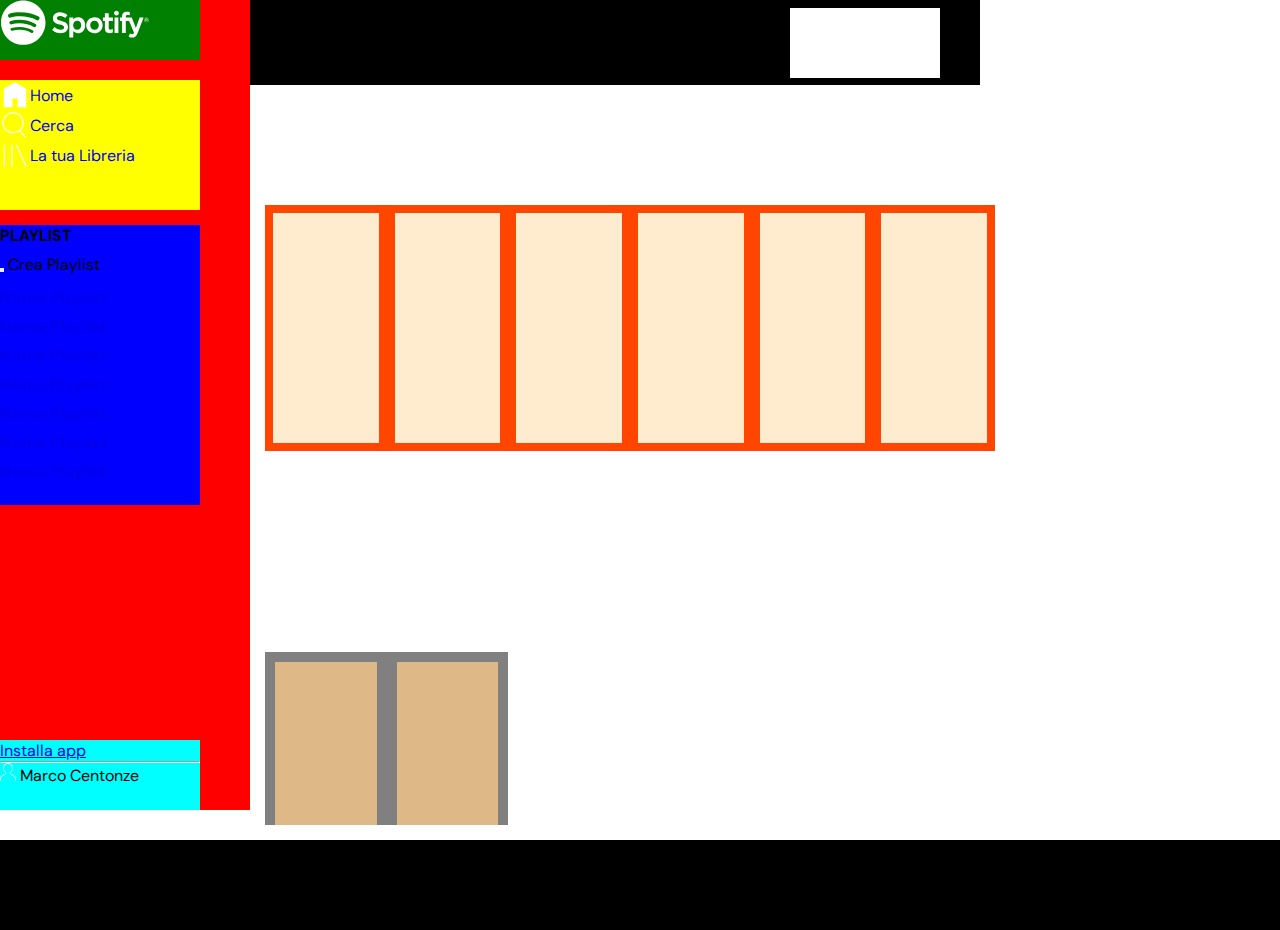
==== index.html @ 0f0363b7 "filled left sidebar" ====
<!DOCTYPE html>
<html lang="en">

<head>
    <meta charset="UTF-8">
    <meta name="viewport" content="width=device-width, initial-scale=1.0">
    <title>Spotifyweb</title>
    <link rel="stylesheet" href="stylesheet.css">
    <link rel="preconnect" href="https://fonts.googleapis.com">
    <link rel="preconnect" href="https://fonts.gstatic.com" crossorigin>
    <link href="https://fonts.googleapis.com/css2?family=DM+Sans:wght@300&display=swap" rel="stylesheet">
    <link rel="stylesheet" href="https://cdnjs.cloudflare.com/ajax/libs/font-awesome/6.4.0/css/all.min.css"
        integrity="sha512-iecdLmaskl7CVkqkXNQ/ZH/XLlvWZOJyj7Yy7tcenmpD1ypASozpmT/E0iPtmFIB46ZmdtAc9eNBvH0H/ZpiBw=="
        crossorigin="anonymous" referrerpolicy="no-referrer" />
</head>

<body>
    <div class="app">
        <main class="d-flex">

            <!--left nav-->
            <div class="menu d-flex flex-direct-column">

                <div class="menu-top d-flex flex-direct-column">
                    <div class="logo">
                        <img class="logo-lg hide-sm" src="./img/logo.svg" alt="Logo Spotify">
                        <img class="logo-sm" src="./img/logo-small.svg" alt="Logo Spotify">
                    </div>


                    <div class="home">
                        <a class="d-flex align-cnt list-unstyled" href="#">
                            <img src="./img/home.svg" alt="" class="icon-sidebar">
                            <p>Home</p>
                        </a>

                        <a class="d-flex align-cnt list-unstyled" href="#">
                            <img src="./img/search.svg" alt="" class="icon-sidebar">
                            <p>Cerca</p>
                        </a>

                        <a class="d-flex align-cnt list-unstyled" href="#">
                            <img src="./img/libreria.svg" alt="" class="icon-sidebar">
                            <p>La tua Libreria</p>
                        </a>
                    </div>

                    <div class="playlist">
                        <h4>PLAYLIST</h4>

                      <span class="new-play">

                        <button class="btn-new-play"><i class="fa-solid fa-plus"></i></button>
                        Crea Playlist
                    
                      </span>

                        <div>
                            <ul class="list-unstyled play-list-costum">
                                <li><a href="#">Nome Playlist</a>
                                </li>
                                <li><a href="#">Nome Playlist</a>
                                </li>
                                <li><a href="#">Nome Playlist</a>
                                </li>
                                <li><a href="#">Nome Playlist</a>
                                </li>
                                <li><a href="#">Nome Playlist</a>
                                </li>
                                <li><a href="#">Nome Playlist</a>
                                </li>
                                <li><a href="#">Nome Playlist</a>
                                </li>

                            </ul>
                        </div>

                    </div>
                </div>


                <div class="menu-bottom d-flex">
                    <div class="profile">
                        <a href="#"><i class="fa-regular fa-circle-down"></i> <span class="hide_sm">Installa app</span></a>
                        <hr class="hide_sm">

                        <div class="user-login">
                            <span class="user-login-img">
                                <img src="img/profile.svg" style="width: 8%;">
                                <span class="hide_sm">Marco Centonze</span>
                            </span>

                        </div>
                       

                    </div>
                </div>



            </div>



            <div class="display">
                <div class="upgrade d-flex align-cnt">
                    <div class="btn"></div>
                </div>
                <div class="container">
                    <div class="genre"></div>
                    <div class="first-playlist">
                        <div class="recently-titles"></div>
                        <div class="block-recently-played d-flex">
                            <div class="col">
                                <div class="card"></div>
                            </div>
                            <div class="col">
                                <div class="card"></div>
                            </div>
                            <div class="col">
                                <div class="card"></div>
                            </div>
                            <div class="col">
                                <div class="card"></div>
                            </div>
                            <div class="col">
                                <div class="card"></div>
                            </div>
                            <div class="col">
                                <div class="card"></div>
                            </div>
                        </div>
                    </div>
                    <div class="second-playlist">
                        <div class="title-created-for"></div>
                        <div class="block-created-for d-flex">
                            <div class="col">
                                <div class="card"></div>
                            </div>
                            <div class="col">
                                <div class="card"></div>
                            </div>
                        </div>
                    </div>
                </div>
            </div>
        </main>

        <!-- footer -->
        <footer>
            <div class="container-footer">
                <div class="row-footer">
                    <div class="col-footer col-footer-left"></div>
                    <div class="col-footer col-footer-center"></div>
                    <div class="col-footer col-footer-right"></div>
                </div>
            </div>
        </footer>
    </div>
</body>







</html>
---- stylesheet.css ----
*{
    margin: 0;
    padding: 0;
    box-sizing: border-box;
}

body{
    font-family: 'DM Sans', sans-serif;
}


:root {
    --spot-black: #000000;
    --spot-dark-soft: #282828;
    --spot-dark-soft: #727479;
    --spot-light: #c1c1c1;
    --spot-white: #ffffff;
    --spot-primary: #141922;
    --spot-success: #adff2f;
}
/* UTILITIES */
.row {
    display: flex;
}
.d-flex{
    display: flex;
}
.align-cnt{
    align-items: center;
}
.flex-direct-column{
    flex-direction: column;
}
.container{
    width: 100%;
    height: calc(100vh - 90px - 85px);
    margin: 15px 15px;
    overflow: auto;
}
.list-unstyled{
    text-decoration: none;
}

/* FINE UTILITIES */

/* left sidebar */

.app{
    /*height: 100vh;*/   
}
.menu {
    width: 250px;
    height: calc(100vh - 90px);
    background-color: red;
    justify-content: space-between;
    overflow-y: auto;

    /* padding: 20px; */
    
}

.logo{
    width: 200px;
    height: 60px;
    background-color:green;
}
.logo-lg {
    width: 75%;
    display: block;
}

.logo-sm {
    display: none;
}

.home{
    width: 200px;
    height: 130px;
    background-color: yellow;
    margin-top: 20px;
}
img.icon-sidebar{
    width: 15%;
}
.playlist>h4{
    margin-bottom:0.5rem;
}
.new-play {
    display: inline-block;
    margin-bottom: 0.5rem;
}
.add-play{
    display: inline-block;
    font-size: 1.5rem;
    text-align: center;
    vertical-align: middle;
    width: 2rem;
    height: 2rem;
    margin-right: 0.2rem;
}
.bnt-new-play{
    margin-bottom:0.5rem;
}
button.bnt-new-play{
    padding:10px 10px;
}


ul.play-list-costum li a {
    display: inline-block;
    margin: 0.25rem 0;
    font-weight: bold;
    text-decoration: none;
}

.playlist{
    width: 200px;
    height: 280px;
    background-color: blue;
    margin-top: 15px;
}
.profile{
    width: 200px;
    height: 70px;
    background-color: aqua;
    margin-top: 165px;
}
#a3a3a3


/* / left sidebar */

.display{
    width: calc(100% - 250px);
    height: calc(100vh - 90px);
    background-color:var(--spot-black);
}


/* top sidebar */
.upgrade{
    width: 100%;
    height: 85px;
    background-color: var(--spot-black);
    position: relative;
    
}
.btn {
    background-color: white;
    width: 150px;
    height: 70px;
    position: absolute;
    right: 40px;
}

/* / top sidebar */

/* main container */
.first-playlist {
    width: 100%;
    height: 400px;
}
.genre {
    width: 700px;
    height: 40px;
    background-color: white;
    
}
.recently-titles {
    width: 250px;
    height: 45px;
    background-color: white;
    margin-top: 10px;
}
.block-recently-played{
    width: 100%;
    margin-top: 10px;
}
.block-recently-played > .col > .card {
    width: 100%;
    height: 230px;
    background-color: blanchedalmond;
}
.block-recently-played > .col {
    width: calc(100% / 6);
    background-color: orangered;
    padding: 8px;
}
.title-created-for{
    width: 300px;
    height: 62px;
    background-color: white;
    margin-top: 30px;
}
.second-playlist{
    width: 100%;
    height: 410px;
}
.block-created-for{
    width: 100%;
    margin-top: 10px;
}
.block-created-for > .col{
    width: calc(100% / 6);
    background-color: gray;
    padding: 10px;
}
.block-created-for > .col > .card {
    width: 100%;
    height: 250px;
    background-color: burlywood;
}

/* main container */

/* footer */
footer{
    width: 100%;
    height: 90px;
    background-color:var(--spot-black)
}



/* fine footer */

/*.hide-sm {
    display: none;
}*/
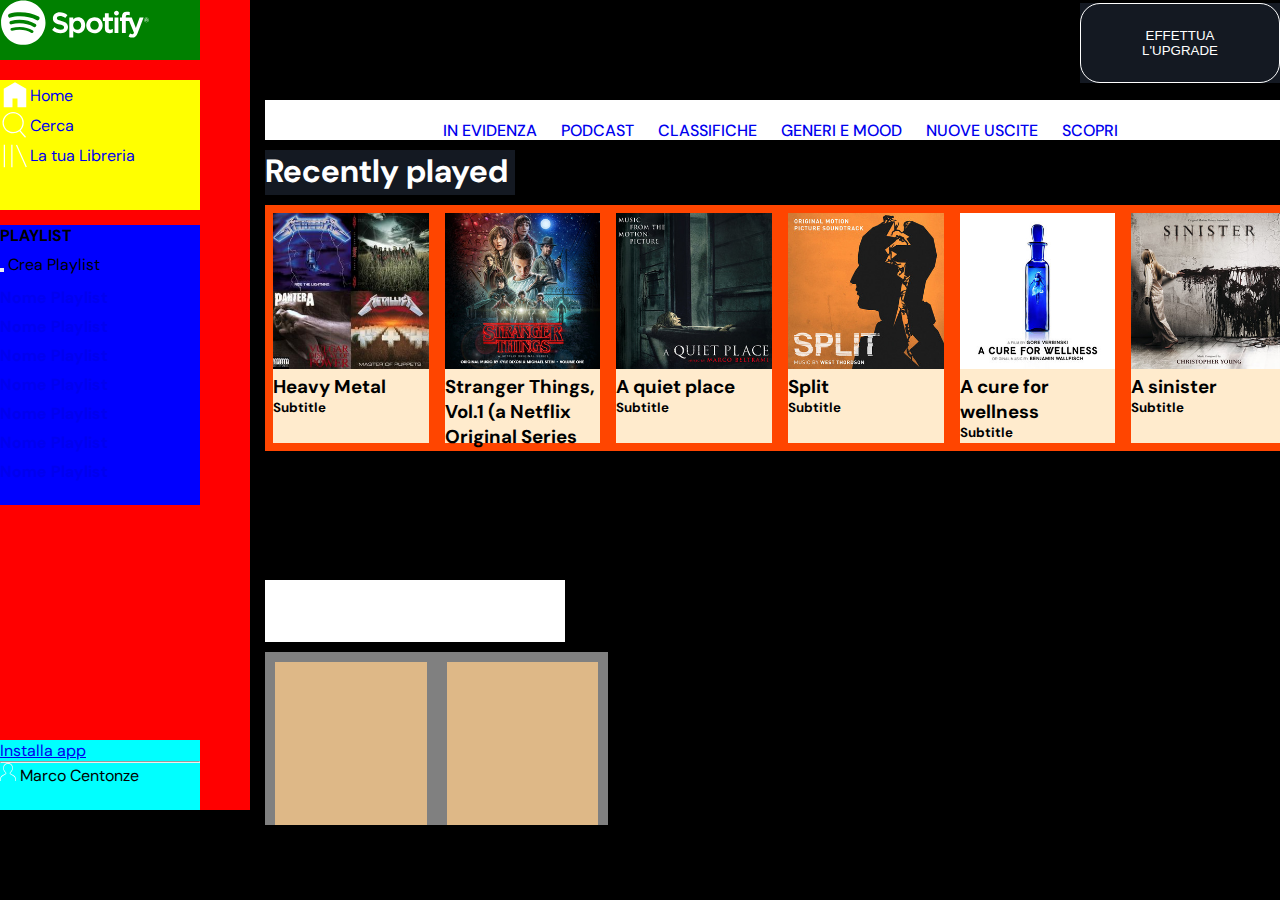
==== commit 23fee863: "add until recently played" ====
--- a/index.html
+++ b/index.html
@@ -104,30 +104,128 @@
 
             <div class="display">
                 <div class="upgrade d-flex align-cnt">
-                    <div class="btn"></div>
-                </div>
+                    <div class="btn-upgrade d-flex">
+                        <button class="button-upgrade">Effettua l'upgrade</button>
+                    </div>
+                </div>
+
+
                 <div class="container">
-                    <div class="genre"></div>
+                    <div class="genre">
+                        
+                        <ul class="list-unstyled align-cnt">
+
+                            <li><a href="#">In evidenza</a></li>
+                            <li><a href="#">Podcast</a></li>
+                            <li><a href="#">Classifiche</a></li>
+                            <li><a href="#">Generi e mood</a></li>
+                            <li><a href="#">Nuove uscite</a></li>
+                            <li><a href="#">Scopri</a></li>
+
+                        </ul>
+                    </div>
+
+
                     <div class="first-playlist">
-                        <div class="recently-titles"></div>
+                        <div class="recently-titles">
+                            <h1>Recently played</h1>
+                        </div>
+
+
                         <div class="block-recently-played d-flex">
                             <div class="col">
-                                <div class="card"></div>
-                            </div>
-                            <div class="col">
-                                <div class="card"></div>
-                            </div>
-                            <div class="col">
-                                <div class="card"></div>
-                            </div>
-                            <div class="col">
-                                <div class="card"></div>
-                            </div>
-                            <div class="col">
-                                <div class="card"></div>
-                            </div>
-                            <div class="col">
-                                <div class="card"></div>
+                                <div class="card">
+                                    <img src="img/metal_lifting.jpg" style="width:100%">
+                                    <!--<div class="icon-play-hover">
+
+                                        <i class="fa-regular fa-circle-play"></i>
+
+                                    </div>-->
+                                
+
+                                <h3>Heavy Metal</h3>
+
+                                <h5>Subtitle</h5>
+
+                            
+                                </div>
+                            </div>
+                            <div class="col">
+                                <div class="card">
+
+                                    <img src="img/stranger.jpeg" style="width:100%">
+                                    <!--<div class="icon-play-hover">
+
+                                        <i class="fa-regular fa-circle-play"></i>
+
+                                    </div>-->
+                                
+
+                                <h3>Stranger Things, Vol.1 (a Netflix Original
+                                    Series Soundtrack)</h3>
+
+                                <h5>Kyle Dixon & Michael Stain</h5>
+                                </div>
+                            </div>
+                            <div class="col">
+                                <div class="card">
+                                    <img src="img/aquietplace.jpeg" style="width:100%">
+                                    <!--<div class="icon-play-hover">
+
+                                        <i class="fa-regular fa-circle-play"></i>
+
+                                    </div>-->
+                                
+
+                                <h3>A quiet place</h3>
+
+                                <h5>Subtitle</h5>
+                                </div>
+                            </div>
+                            <div class="col">
+                                <div class="card">
+                                    <img src="img/split.jpeg" style="width:100%">
+                                    <!--<div class="icon-play-hover">
+
+                                        <i class="fa-regular fa-circle-play"></i>
+
+                                    </div>-->
+                                
+
+                                <h3>Split</h3>
+
+                                <h5>Subtitle</h5>
+                                </div>
+                            </div>
+                            <div class="col">
+                                <div class="card">
+                                    <img src="img/cure.jpeg" style="width:100%">
+                                    <!--<div class="icon-play-hover">
+
+                                        <i class="fa-regular fa-circle-play"></i>
+
+                                    </div>-->
+                                
+
+                                <h3>A cure for wellness</h3>
+
+                                <h5>Subtitle</h5>
+                                </div>
+                            </div>
+                            <div class="col">
+                                <div class="card">
+                                    <img src="img/sinister.jpeg" style="width:100%">
+                                    <!--<div class="icon-play-hover">
+
+                                        <i class="fa-regular fa-circle-play"></i>
+
+                                    </div>-->
+                                
+
+                                <h3>A sinister</h3>
+
+                                <h5>Subtitle</h5>
+                                </div>
                             </div>
                         </div>
                     </div>
--- a/stylesheet.css
+++ b/stylesheet.css
@@ -125,7 +125,7 @@
     background-color: aqua;
     margin-top: 165px;
 }
-#a3a3a3
+
 
 
 /* / left sidebar */
@@ -142,17 +142,27 @@
     width: 100%;
     height: 85px;
     background-color: var(--spot-black);
-    position: relative;
-    
-}
-.btn {
-    background-color: white;
-    width: 150px;
-    height: 70px;
-    position: absolute;
-    right: 40px;
-}
-
+    align-items: center;
+    justify-content: flex-end;
+    
+    
+}
+.btn-upgrade {
+    background-color: var(--spot-primary);
+    width: 200px;
+    height: 80px;
+
+}
+
+.button-upgrade{
+    display: inline-block;
+    text-transform: uppercase;
+    border: 1px solid;
+    border-radius: 20px;
+    padding: 0.5rem 2rem;
+    background-color: var(--spot-primary);
+    color: white;
+}
 /* / top sidebar */
 
 /* main container */
@@ -161,16 +171,52 @@
     height: 400px;
 }
 .genre {
-    width: 700px;
+    width:100%;
     height: 40px;
     background-color: white;
     
+}
+.genre ul{
+    display: flex;
+    flex-wrap: wrap;
+    justify-content: center;
+}
+
+.genre ul li {
+    display: inline-block;
+    margin: 1.25rem 0;
+   
+    
+}
+
+/*.genre>ul li:first-of-type:after {
+    width: 2rem;
+    border-bottom: 3px solid #adff2f;
+    margin-top: 2px;
+    transform: translateX(-50%);
+} border evidenziato  */ 
+
+.genre >ul li a {
+    text-transform: uppercase;
+    font-size: 1rem;
+    font-weight: 500;
+    line-height: 20px;
+    text-decoration: none;
+}
+
+.genre >ul li {
+    margin-right: .75rem;
+    margin-left: .75rem;
 }
 .recently-titles {
     width: 250px;
     height: 45px;
-    background-color: white;
+    background-color: var(--spot-primary);
     margin-top: 10px;
+}
+
+.recently-titles>h1{
+    color:white;
 }
 .block-recently-played{
     width: 100%;
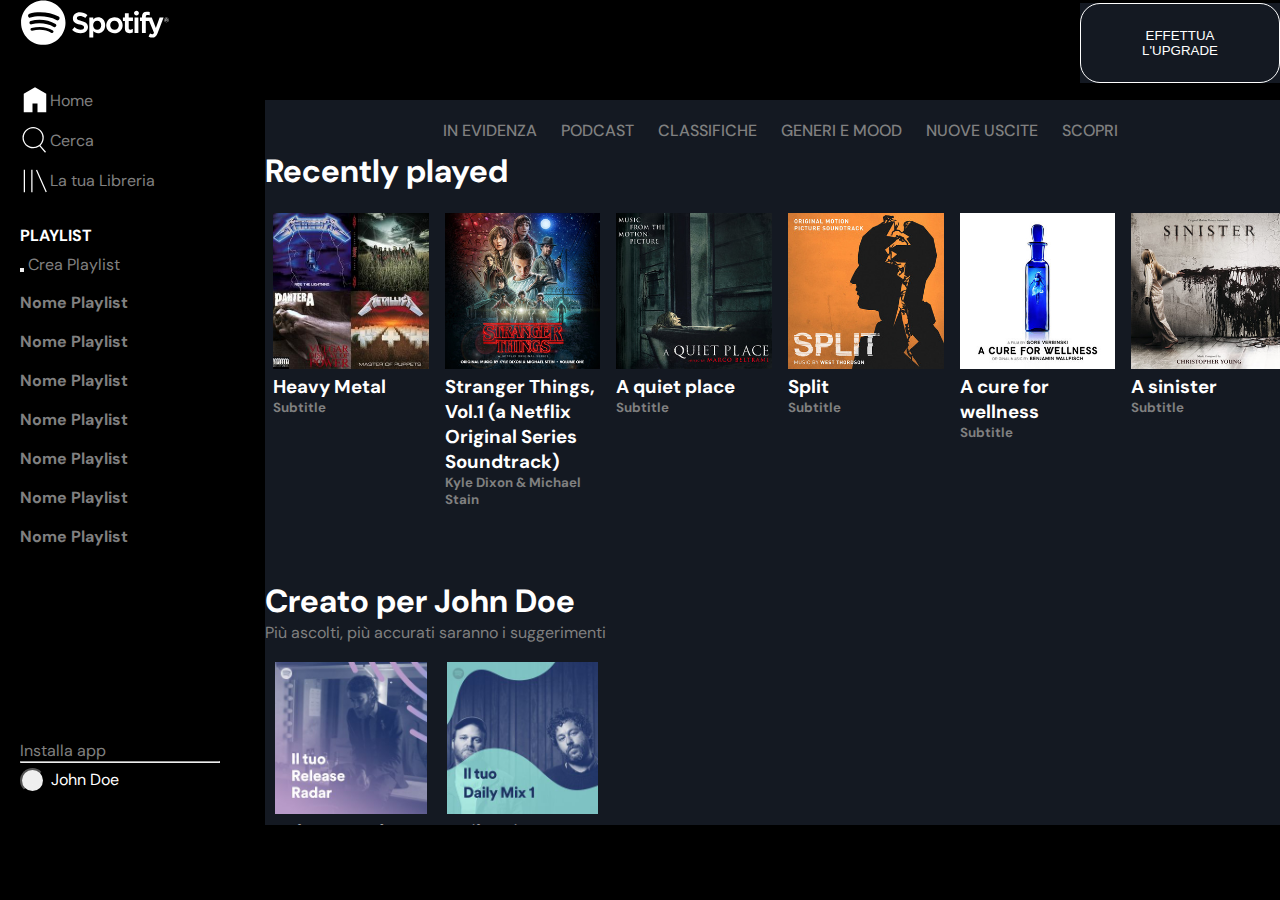
==== commit a6385577: "fixed almost all container +side bar" ====
--- a/index.html
+++ b/index.html
@@ -29,31 +29,31 @@
 
 
                     <div class="home">
-                        <a class="d-flex align-cnt list-unstyled" href="#">
+                        <a class="d-flex align-cnt list-unstyled pad-menu" href="#">
                             <img src="./img/home.svg" alt="" class="icon-sidebar">
                             <p>Home</p>
                         </a>
 
-                        <a class="d-flex align-cnt list-unstyled" href="#">
+                        <a class="d-flex align-cnt list-unstyled pad-menu" href="#">
                             <img src="./img/search.svg" alt="" class="icon-sidebar">
                             <p>Cerca</p>
                         </a>
 
-                        <a class="d-flex align-cnt list-unstyled" href="#">
+                        <a class="d-flex align-cnt list-unstyled pad-menu" href="#">
                             <img src="./img/libreria.svg" alt="" class="icon-sidebar">
                             <p>La tua Libreria</p>
                         </a>
                     </div>
 
                     <div class="playlist">
-                        <h4>PLAYLIST</h4>
-
-                      <span class="new-play">
-
-                        <button class="btn-new-play"><i class="fa-solid fa-plus"></i></button>
-                        Crea Playlist
-                    
-                      </span>
+                        <h4 style="color: white;">PLAYLIST</h4>
+
+                        <span class="new-play">
+
+                            <button class="btn-new-play"><i class="fa-solid fa-plus"></i></button>
+                            <span style="color: gray;">Crea Playlist</span>
+
+                        </span>
 
                         <div>
                             <ul class="list-unstyled play-list-costum">
@@ -81,17 +81,18 @@
 
                 <div class="menu-bottom d-flex">
                     <div class="profile">
-                        <a href="#"><i class="fa-regular fa-circle-down"></i> <span class="hide_sm">Installa app</span></a>
+                        <a href="#" class="list-unstyled" style="color: gray;"><i class="fa-regular fa-circle-down"></i> <span class="hide_sm">Installa
+                                app</span></a>
                         <hr class="hide_sm">
 
                         <div class="user-login">
                             <span class="user-login-img">
-                                <img src="img/profile.svg" style="width: 8%;">
-                                <span class="hide_sm">Marco Centonze</span>
+                                <button><img src="img/profile.svg" style="width: 8%;"></button>
+                                <span class="hide_sm" style="color: white;">John Doe</span>
                             </span>
 
                         </div>
-                       
+
 
                     </div>
                 </div>
@@ -112,15 +113,15 @@
 
                 <div class="container">
                     <div class="genre">
-                        
+
                         <ul class="list-unstyled align-cnt">
 
-                            <li><a href="#">In evidenza</a></li>
-                            <li><a href="#">Podcast</a></li>
-                            <li><a href="#">Classifiche</a></li>
-                            <li><a href="#">Generi e mood</a></li>
-                            <li><a href="#">Nuove uscite</a></li>
-                            <li><a href="#">Scopri</a></li>
+                            <li><a href="#" style="color: gray;">In evidenza</a></li>
+                            <li><a href="#" style="color: gray;">Podcast</a></li>
+                            <li><a href="#" style="color: gray;">Classifiche</a></li>
+                            <li><a href="#" style="color: gray;">Generi e mood</a></li>
+                            <li><a href="#" style="color: gray;">Nuove uscite</a></li>
+                            <li><a href="#" style="color: gray;">Scopri</a></li>
 
                         </ul>
                     </div>
@@ -141,13 +142,13 @@
                                         <i class="fa-regular fa-circle-play"></i>
 
                                     </div>-->
-                                
-
-                                <h3>Heavy Metal</h3>
-
-                                <h5>Subtitle</h5>
-
-                            
+
+
+                                    <h3 class="white">Heavy Metal</h3>
+
+                                    <h5 class="gray">Subtitle</h5>
+
+
                                 </div>
                             </div>
                             <div class="col">
@@ -159,12 +160,12 @@
                                         <i class="fa-regular fa-circle-play"></i>
 
                                     </div>-->
-                                
-
-                                <h3>Stranger Things, Vol.1 (a Netflix Original
-                                    Series Soundtrack)</h3>
-
-                                <h5>Kyle Dixon & Michael Stain</h5>
+
+
+                                    <h3 class="white">Stranger Things, Vol.1 (a Netflix Original
+                                        Series Soundtrack)</h3>
+
+                                    <h5 class="gray">Kyle Dixon & Michael Stain</h5>
                                 </div>
                             </div>
                             <div class="col">
@@ -175,11 +176,11 @@
                                         <i class="fa-regular fa-circle-play"></i>
 
                                     </div>-->
-                                
-
-                                <h3>A quiet place</h3>
-
-                                <h5>Subtitle</h5>
+
+
+                                    <h3 class="white">A quiet place</h3>
+
+                                    <h5 class="gray">Subtitle</h5>
                                 </div>
                             </div>
                             <div class="col">
@@ -190,11 +191,11 @@
                                         <i class="fa-regular fa-circle-play"></i>
 
                                     </div>-->
-                                
-
-                                <h3>Split</h3>
-
-                                <h5>Subtitle</h5>
+
+
+                                    <h3 class="white">Split</h3>
+
+                                    <h5 class="gray">Subtitle</h5>
                                 </div>
                             </div>
                             <div class="col">
@@ -205,11 +206,11 @@
                                         <i class="fa-regular fa-circle-play"></i>
 
                                     </div>-->
-                                
-
-                                <h3>A cure for wellness</h3>
-
-                                <h5>Subtitle</h5>
+
+
+                                    <h3 class="white">A cure for wellness</h3>
+
+                                    <h5 class="gray">Subtitle</h5>
                                 </div>
                             </div>
                             <div class="col">
@@ -220,40 +221,95 @@
                                         <i class="fa-regular fa-circle-play"></i>
 
                                     </div>-->
-                                
-
-                                <h3>A sinister</h3>
-
-                                <h5>Subtitle</h5>
+
+
+                                    <h3 class="white">A sinister</h3>
+
+                                    <h5 class="gray">Subtitle</h5>
                                 </div>
                             </div>
                         </div>
                     </div>
                     <div class="second-playlist">
-                        <div class="title-created-for"></div>
+                        <div class="title-created-for" style="background-color: var(--spot-primary);">
+                            <h1 style="color: white;">Creato per John Doe</h1>
+
+                            <span style="color: gray;">Più ascolti, più accurati saranno i suggerimenti</span>
+                        </div>
+
                         <div class="block-created-for d-flex">
                             <div class="col">
-                                <div class="card"></div>
-                            </div>
-                            <div class="col">
-                                <div class="card"></div>
+                                <div class="card">
+                                    <!--<div class="play_hov">
+    
+                                        <i class="fa-regular fa-circle-play"></i>
+    
+                                    </div>-->
+                                    <img src="img/radar.jpeg" style="width: 100%;">
+                                    <h3 class="white">Release Radar</h3>
+                                </div>
+                            </div>
+                            <div class="col">
+                                <div class="card">
+                                    <!--<div class="play_hov">
+    
+                                        <i class="fa-regular fa-circle-play"></i>
+    
+                                    </div>-->
+                                    <img src="img/mixdaily.jpeg" style="width: 100%;">
+                                    <h3 class="white">Daily Mix 1</h3>
+                                </div>
+                            </div>
+                        </div>
+                    </div>
+
+                    <div class="third-playlist">
+                        <div class="title-created-for" style="background-color: var(--spot-primary);">
+                            <h1 style="color: white;">Artisti più popolari</h1>
+
+                            <span style="color: gray;">Più ascolti, più accurati saranno i suggerimenti</span>
+                        </div>
+
+                        <div class="block-created-for d-flex">
+                            <div class="col">
+                                <div class="card">
+                                    <!--<div class="play_hov">
+    
+                                        <i class="fa-regular fa-circle-play"></i>
+    
+                                    </div>-->
+                                    <img src="img/youg.jpeg" style="width: 100%;">
+                                    <h3 class="white">Lana del Rey</h3>
+                                </div>
+                            </div>
+                            <div class="col">
+                                <div class="card">
+                                    <!--<div class="play_hov">
+    
+                                        <i class="fa-regular fa-circle-play"></i>
+    
+                                    </div>-->
+                                    <img src="img/einaudi.jpeg" style="width: 100%;">
+                                    <h3 class="white">Ludovico Einaudi</h3>
+                                </div>
                             </div>
                         </div>
                     </div>
                 </div>
             </div>
-        </main>
-
-        <!-- footer -->
-        <footer>
-            <div class="container-footer">
-                <div class="row-footer">
-                    <div class="col-footer col-footer-left"></div>
-                    <div class="col-footer col-footer-center"></div>
-                    <div class="col-footer col-footer-right"></div>
-                </div>
+    </div>
+    </main>
+
+    <!-- footer -->
+    <footer>
+        <div class="container-footer">
+            <div class="row-footer">
+                <div class="col-footer col-footer-left"></div>
+                <div class="col-footer col-footer-center"></div>
+                <div class="col-footer col-footer-right"></div>
             </div>
-        </footer>
+        </div>
+    </footer>
     </div>
 </body>
 
--- a/stylesheet.css
+++ b/stylesheet.css
@@ -36,9 +36,20 @@
     height: calc(100vh - 90px - 85px);
     margin: 15px 15px;
     overflow: auto;
-}
+    background-color: var(--spot-primary);
+}
+
 .list-unstyled{
     text-decoration: none;
+}
+.pad-menu{
+    padding:5px 0;
+}
+.white{
+    color: white;
+}
+.gray{
+    color: gray;
 }
 
 /* FINE UTILITIES */
@@ -51,18 +62,17 @@
 .menu {
     width: 250px;
     height: calc(100vh - 90px);
-    background-color: red;
+    background-color:var(--spot-black);
     justify-content: space-between;
     overflow-y: auto;
-
-    /* padding: 20px; */
-    
-}
+    padding-left:20px; 
+}
+
 
 .logo{
     width: 200px;
     height: 60px;
-    background-color:green;
+    background-color: var(--spot-black);
 }
 .logo-lg {
     width: 75%;
@@ -76,8 +86,12 @@
 .home{
     width: 200px;
     height: 130px;
-    background-color: yellow;
+    background-color: var(--spot-black);
     margin-top: 20px;
+    padding-bottom:10px;
+}
+.home p{
+    color:gray;
 }
 img.icon-sidebar{
     width: 15%;
@@ -111,19 +125,30 @@
     margin: 0.25rem 0;
     font-weight: bold;
     text-decoration: none;
+    color:gray;
+    padding:5px 0;
 }
 
 .playlist{
     width: 200px;
     height: 280px;
-    background-color: blue;
+    background-color: var(--spot-black);
     margin-top: 15px;
 }
 .profile{
     width: 200px;
     height: 70px;
-    background-color: aqua;
+    background-color: var(--spot-black);
     margin-top: 165px;
+}
+.user-login-img>button{
+    border-radius: 50%;
+    width:25px;
+    height:25px;
+    margin-right:2px;
+}
+.user-login{
+    padding-top:5px;
 }
 
 
@@ -173,9 +198,10 @@
 .genre {
     width:100%;
     height: 40px;
-    background-color: white;
-    
-}
+    background-color: var(--spot-primary);
+}
+    
+
 .genre ul{
     display: flex;
     flex-wrap: wrap;
@@ -225,22 +251,22 @@
 .block-recently-played > .col > .card {
     width: 100%;
     height: 230px;
-    background-color: blanchedalmond;
+    
 }
 .block-recently-played > .col {
     width: calc(100% / 6);
-    background-color: orangered;
+    
     padding: 8px;
 }
 .title-created-for{
-    width: 300px;
+    width: 100%;
     height: 62px;
     background-color: white;
     margin-top: 30px;
 }
 .second-playlist{
     width: 100%;
-    height: 410px;
+    height: 400px;
 }
 .block-created-for{
     width: 100%;
@@ -248,15 +274,18 @@
 }
 .block-created-for > .col{
     width: calc(100% / 6);
-    background-color: gray;
+    
     padding: 10px;
 }
 .block-created-for > .col > .card {
     width: 100%;
     height: 250px;
-    background-color: burlywood;
-}
-
+    
+}
+.third-playlist{
+    width: 100%;
+    height: 400px;
+}
 /* main container */
 
 /* footer */
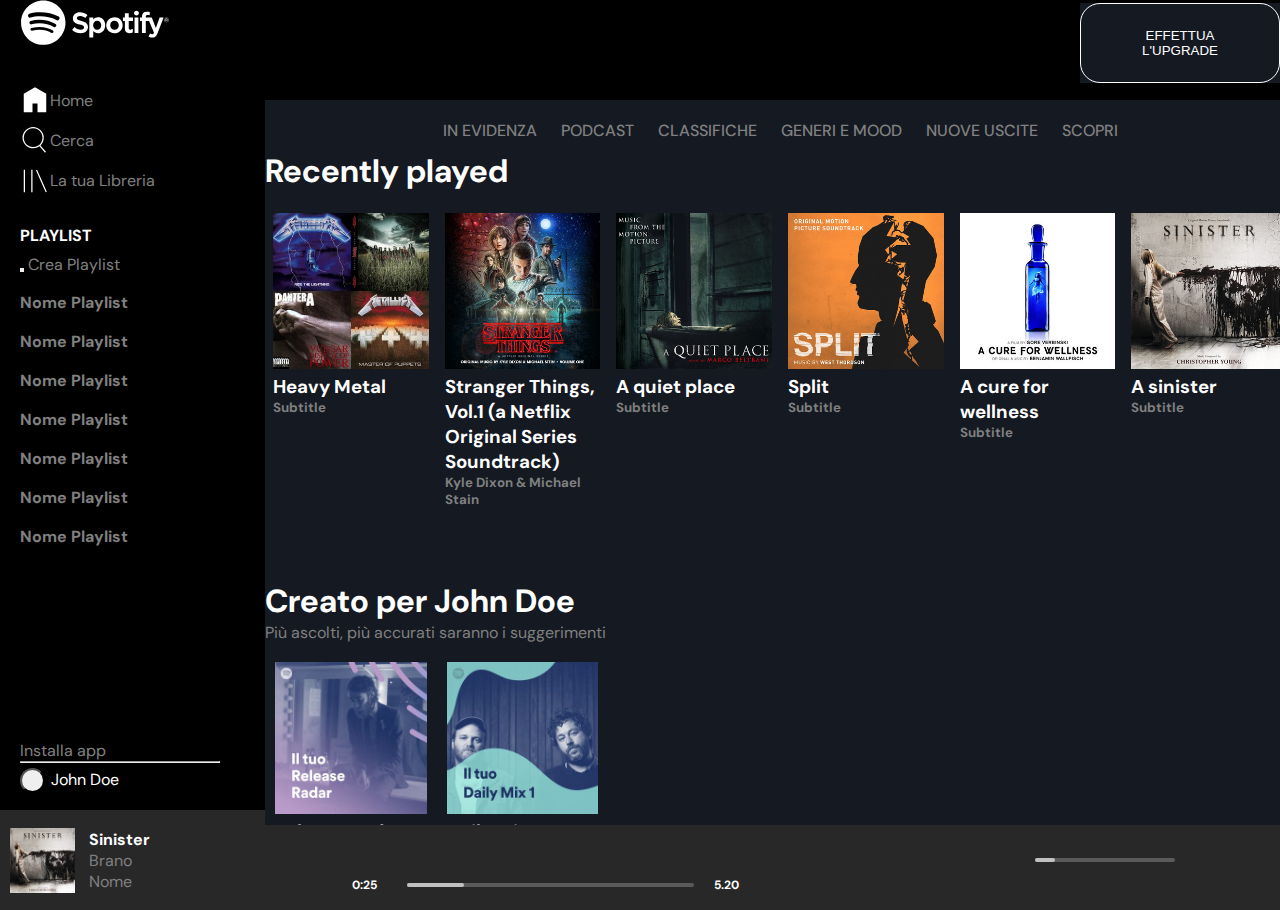
==== commit d0026f05: "add footer" ====
--- a/index.html
+++ b/index.html
@@ -81,7 +81,8 @@
 
                 <div class="menu-bottom d-flex">
                     <div class="profile">
-                        <a href="#" class="list-unstyled" style="color: gray;"><i class="fa-regular fa-circle-down"></i> <span class="hide_sm">Installa
+                        <a href="#" class="list-unstyled" style="color: gray;"><i class="fa-regular fa-circle-down"></i>
+                            <span class="hide_sm">Installa
                                 app</span></a>
                         <hr class="hide_sm">
 
@@ -304,11 +305,111 @@
     <footer>
         <div class="container-footer">
             <div class="row-footer">
-                <div class="col-footer col-footer-left"></div>
-                <div class="col-footer col-footer-center"></div>
-                <div class="col-footer col-footer-right"></div>
+                <div class="col-footer col-footer-left">
+
+
+                    <div class="col2-footer-left">
+
+                        <div class="sinister-played">
+                            <img class="sinister-album" src="img/sinister.jpeg" alt="sinister" width="65px">
+                        </div>
+
+                        <div class="about">
+                            <span class="white"><b>Sinister</b></span>
+                            <span class="gray">Brano Nome</span>
+                        </div>
+
+                        <div class="heart-folder">
+
+                            <span class="choice-heart-folder">
+                                <i class="symbols_grey fa-regular fa-heart pad5lr" style="color: gray;"></i>
+                                <i class="symbols_grey fa-regular fa-folder" style="color: gray;"></i>
+                            </span>
+
+
+                        </div>
+                    </div>
+                </div>
+
+            </div>
+            <div class="col-footer col-footer-center">
+
+                <div class="col2-footer-center">
+
+                    <div class="card-footer-up">
+
+                        <span>
+                            <i class="last_symbols fa-solid fa-shuffle"></i>
+                        </span>
+
+                        <span>
+                            <i class="last_symbols fa-solid fa-backward-step"></i>
+                        </span>
+
+                        <span>
+                            <i class="last_symbols play_middle fa-regular fa-circle-play"></i>
+                        </span>
+
+                        <span>
+                            <i class="last_symbols fa-solid fa-forward-step"></i>
+                        </span>
+
+                        <span>
+                            <i class="last_symbols fa-solid fa-rotate-right"></i>
+                        </span>
+                    </div>
+
+                    <div class="card-footer-down">
+
+                        <span class="time">0:25</span>
+
+                        <span class="footer-bar-center-outside">
+                            <span class="footer-bar-center-inside">
+                                <span class="circle-center"></span>
+                            </span>
+                        </span>
+
+                        <span class="time">5.20</span>
+                    </div>
+                </div>
+            </div>
+
+
+
+            <div class="col-footer col-footer-right">
+
+                <div class="col2-footer-right">
+
+                    <div class="icons-footer-right">
+
+                        <span class="option">
+                            <i class="fa-solid fa-list"></i>
+                        </span>
+
+                        <span class="option">
+                            <i class="fa-solid fa-tv"></i>
+                        </span>
+
+                        <span class="option">
+                            <i class="fa-solid fa-volume-high"></i>
+                        </span>
+
+                        <span class="footer-bar-right-outside">
+
+                            <span class="footer-bar-right-inside">
+                                <span class="circle-right"></span>
+                            </span>
+                        </span>
+                    </div>
+                </div>
+
+
             </div>
         </div>
+    </div>
+</div>
+
+
     </footer>
     </div>
 </body>
--- a/stylesheet.css
+++ b/stylesheet.css
@@ -51,6 +51,12 @@
 .gray{
     color: gray;
 }
+.jst-flex-start{
+    justify-content: flex-start;
+}
+.pad5lr{
+    padding:0 5px;
+}
 
 /* FINE UTILITIES */
 
@@ -292,11 +298,211 @@
 footer{
     width: 100%;
     height: 90px;
-    background-color:var(--spot-black)
-}
-
-
-
+    background-color:var(--spot-black);
+}
+.container-footer{
+    width: 100%;
+    height: 100px;
+    background-color: #282828;
+    display: flex;
+    flex-direction: row;
+    align-items: center;
+}
+
+.row-footer{
+    height: auto; 
+    display: flex;
+    flex-direction: row;
+    align-items: center;
+}
+
+.col-footer{
+    width: calc(100% / 3 );
+    height: auto; 
+    display: flex;
+    flex-direction: row;
+    align-items: center;
+}
+ /* left */
+.col-footer-left{
+    justify-content: flex-start;
+}
+
+.col2-footer-left{
+    width: auto;
+    height: auto; 
+    margin-left: 0.625rem;
+    display: flex;
+    flex-direction: row;
+    align-items: center;
+}
+.sinister-played{
+    width: 10%;
+    height: auto;
+    display: flex;
+    flex-direction: row;
+    align-items: center;
+}
+
+.about{
+    margin-right: 1rem;
+    margin-left: 3.5rem;
+}
+.heart-folder{
+    width: 100%;
+}
+span.choice-heart-folder{
+    padding:0 10px;
+}
+
+
+
+/* center */
+.col-footer-center{
+    justify-content: center;
+}
+.col2-footer-center{
+    width: 100%;
+    height: auto; 
+    display: flex;
+    flex-direction: column;
+    align-items: center; 
+}
+.card-footer-up{
+    width: auto;
+    height: auto; 
+    display: flex;
+    flex-direction: row;
+    align-items: center;
+}
+.card-footer-down{
+    width: 100%;
+    height: auto;
+    margin-top: 0.625rem;
+    display: flex;
+    flex-direction: row;
+    justify-content: center;
+    align-items: center;
+}
+.last_symbols {
+    color: white;
+    font-size: 1.25rem;
+    margin: 0rem 0.9375rem;
+}
+.play_middle {
+    font-size: 1.875rem;
+}
+.play_middle:hover {
+    font-size: 2.1875rem;
+    cursor: pointer;
+}
+.footer-bar-center-outside{
+    width: 100%;
+    height: auto; 
+    background-color: #5a5a5a;
+    border-radius: 3.125rem;
+    padding: 0.125rem 4.375rem;
+    margin-left: 0.625rem;
+    display: flex;
+    flex-direction: row;
+    justify-content: flex-start;
+    align-items: center;
+    position: relative;
+}
+.footer-bar-center-inside{
+    width: 20%;
+    height: auto; 
+    padding: 0.125rem 0.625rem;
+    background-color: #c1c1c1;
+    border-radius: 3.125rem;
+    position: relative;
+    position: absolute;
+    top: 0;
+    left: 0;
+}
+
+.circle-center{
+    width: auto;
+    height: auto;
+    background-color: #c1c1c1;
+    padding: 0.3125rem 0.3125rem;
+    border-radius: 100%;
+    position: absolute;
+    top: 50%;
+    right: 0;
+    transform: translate(0%, -50%);
+    display: none;
+}
+.time{
+    color: white;
+    font-size: 0.75rem;
+    font-weight: bold;
+    padding: 0rem 1.25rem;
+}
+
+/* right */
+.col-footer-right{
+    justify-content: right;
+}
+
+.col2-footer-right{
+    width: auto;
+    height: auto;
+    margin-right: 0.650rem;
+    display: flex;
+    flex-direction: row;
+    justify-content: flex-end;
+    align-items: center;
+}
+.icons-footer-right{
+    width: auto;
+    height: auto;
+    display: flex;
+    flex-direction: row;
+    justify-content: flex-end;
+    align-items: center;
+}
+span.option {
+    color: white;
+    margin: 0rem 0.625rem;
+}
+
+span.footer-bar-right-outside{
+    width: 50%;
+    height: auto; 
+    background-color: #5a5a5a;
+    border-radius: 3.125rem;
+    padding: 0.125rem 4.375rem;
+    margin-left: 0.625rem;
+    display: flex;
+    flex-direction: row;
+    justify-content: flex-start;
+    align-items: center;
+    position: relative;
+}
+span.footer-bar-right-inside{
+    width: 10%;
+    height: auto; 
+    padding: 0.125rem 0.625rem;
+    background-color: #c1c1c1;
+    border-radius: 3.125rem;
+    position: relative;
+    position: absolute;
+    top: 0;
+    left: 0;
+}
+span.circle-right{
+    width: auto;
+    height: auto;
+    background-color: #c1c1c1;
+    padding: 0.3125rem 0.3125rem;
+    border-radius: 100%;
+    position: absolute;
+    top: 50%;
+    right: 0;
+    transform: translate(0%, -50%);
+    display: none;
+}
 /* fine footer */
 
 /*.hide-sm {
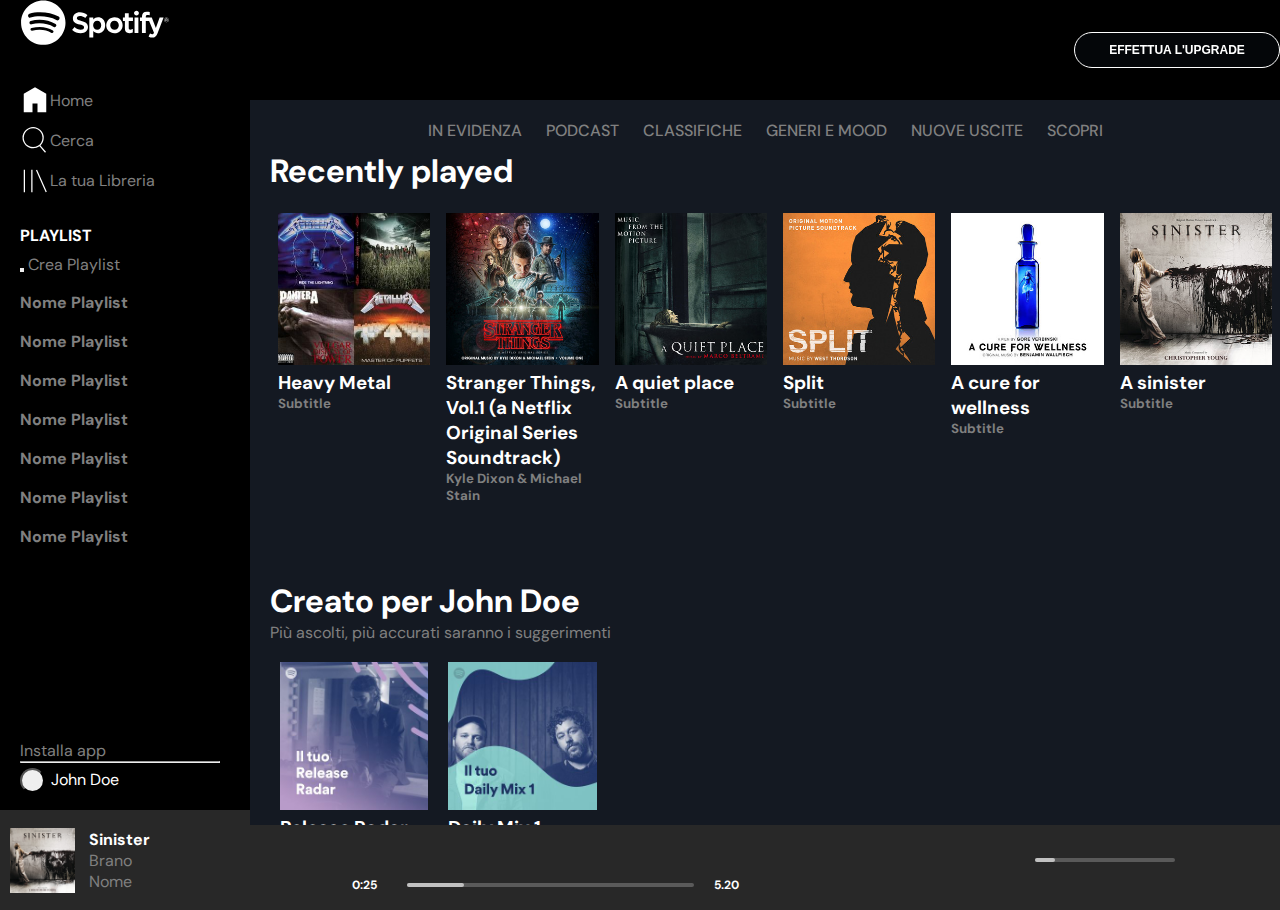
==== commit 295ae08d: "button upgrade fixed" ====
--- a/index.html
+++ b/index.html
@@ -105,11 +105,11 @@
 
 
             <div class="display">
-                <div class="upgrade d-flex align-cnt">
+                
                     <div class="btn-upgrade d-flex">
                         <button class="button-upgrade">Effettua l'upgrade</button>
                     </div>
-                </div>
+               
 
 
                 <div class="container">
--- a/stylesheet.css
+++ b/stylesheet.css
@@ -34,7 +34,6 @@
 .container{
     width: 100%;
     height: calc(100vh - 90px - 85px);
-    margin: 15px 15px;
     overflow: auto;
     background-color: var(--spot-primary);
 }
@@ -179,20 +178,32 @@
     
 }
 .btn-upgrade {
-    background-color: var(--spot-primary);
-    width: 200px;
-    height: 80px;
-
-}
-
-.button-upgrade{
-    display: inline-block;
-    text-transform: uppercase;
-    border: 1px solid;
-    border-radius: 20px;
-    padding: 0.5rem 2rem;
-    background-color: var(--spot-primary);
-    color: white;
+    width: auto;
+    height: 100px;
+    display: flex;
+    flex-direction: row;
+    justify-content: flex-end;
+    align-items: center;
+    position: sticky;
+    top: 0;
+    z-index: 1;
+}
+
+button.button-upgrade{
+    
+        border: 0.0625rem solid;
+        width: 20%;
+        height: auto;
+        padding:10px 30px;
+        border-radius: 3.125rem;
+        border-color: white;
+        color: white;
+        background-color: rgb(8, 11, 18, 0.5); 
+        text-align: center;
+        font-size: 0.75rem;
+        font-weight: bold;
+        text-transform: uppercase;
+    
 }
 /* / top sidebar */
 
@@ -200,6 +211,9 @@
 .first-playlist {
     width: 100%;
     height: 400px;
+}
+div.first-playlist{
+    padding-left:20px;
 }
 .genre {
     width:100%;
@@ -270,6 +284,9 @@
     background-color: white;
     margin-top: 30px;
 }
+div.title-created-for{
+    padding-left:20px;
+}
 .second-playlist{
     width: 100%;
     height: 400px;
@@ -287,6 +304,9 @@
     width: 100%;
     height: 250px;
     
+}
+div.block-created-for{
+    padding-left:20px;
 }
 .third-playlist{
     width: 100%;
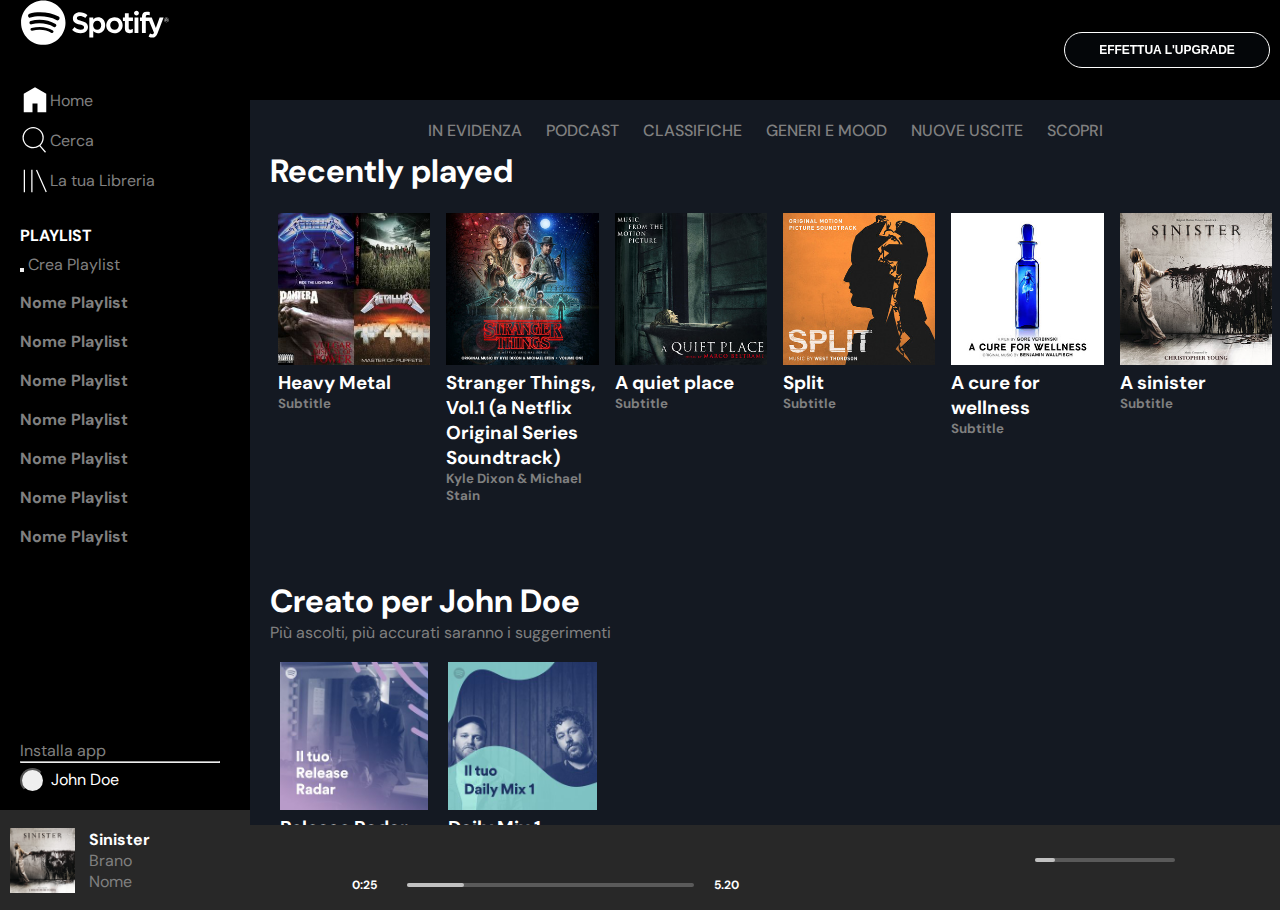
==== commit ab9deba0: "add media queries to fix" ====
--- a/index.html
+++ b/index.html
@@ -135,7 +135,7 @@
 
 
                         <div class="block-recently-played d-flex">
-                            <div class="col">
+                            <div class="col col-md">
                                 <div class="card">
                                     <img src="img/metal_lifting.jpg" style="width:100%">
                                     <!--<div class="icon-play-hover">
@@ -152,7 +152,7 @@
 
                                 </div>
                             </div>
-                            <div class="col">
+                            <div class="col col-md">
                                 <div class="card">
 
                                     <img src="img/stranger.jpeg" style="width:100%">
@@ -169,7 +169,7 @@
                                     <h5 class="gray">Kyle Dixon & Michael Stain</h5>
                                 </div>
                             </div>
-                            <div class="col">
+                            <div class="col col-md">
                                 <div class="card">
                                     <img src="img/aquietplace.jpeg" style="width:100%">
                                     <!--<div class="icon-play-hover">
@@ -184,7 +184,7 @@
                                     <h5 class="gray">Subtitle</h5>
                                 </div>
                             </div>
-                            <div class="col">
+                            <div class="col col-md">
                                 <div class="card">
                                     <img src="img/split.jpeg" style="width:100%">
                                     <!--<div class="icon-play-hover">
@@ -199,7 +199,7 @@
                                     <h5 class="gray">Subtitle</h5>
                                 </div>
                             </div>
-                            <div class="col">
+                            <div class="col col-md">
                                 <div class="card">
                                     <img src="img/cure.jpeg" style="width:100%">
                                     <!--<div class="icon-play-hover">
@@ -214,7 +214,7 @@
                                     <h5 class="gray">Subtitle</h5>
                                 </div>
                             </div>
-                            <div class="col">
+                            <div class="col col-md">
                                 <div class="card">
                                     <img src="img/sinister.jpeg" style="width:100%">
                                     <!--<div class="icon-play-hover">
--- a/stylesheet.css
+++ b/stylesheet.css
@@ -203,6 +203,7 @@
         font-size: 0.75rem;
         font-weight: bold;
         text-transform: uppercase;
+        margin-right:10px;
     
 }
 /* / top sidebar */
@@ -214,6 +215,9 @@
 }
 div.first-playlist{
     padding-left:20px;
+}
+.col{
+    width: calc(100% / 12 * 6);
 }
 .genre {
     width:100%;
@@ -527,4 +531,30 @@
 
 /*.hide-sm {
     display: none;
-}*/+}*/
+
+/*---------- MEDIA QUERIES ----------*/
+/* TABLET */
+@media screen and (max-width: 768px) {
+
+    .col-md { 
+    width: calc(100% / 3);
+        
+    }
+
+
+}
+
+/* /tablet */
+
+/* mobile */
+
+@media screen and (max-width: 475px) {
+
+   
+
+  
+
+}
+
+/* /mobile */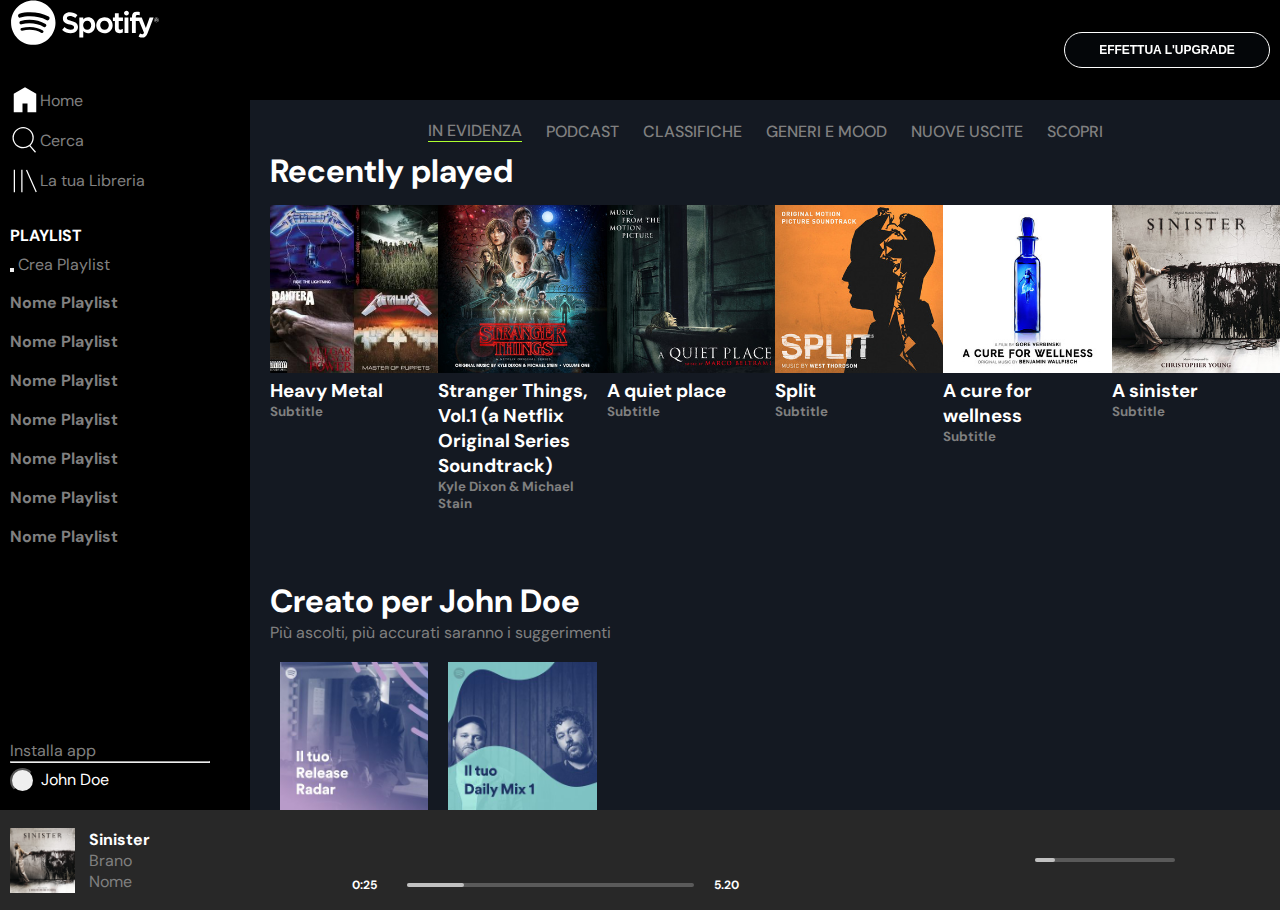
==== commit c8220a54: "fixed bug container,add some hover and responsive(unfinished)" ====
--- a/index.html
+++ b/index.html
@@ -28,7 +28,7 @@
                     </div>
 
 
-                    <div class="home">
+                    <div class="home hover-green">
                         <a class="d-flex align-cnt list-unstyled pad-menu" href="#">
                             <img src="./img/home.svg" alt="" class="icon-sidebar">
                             <p>Home</p>
@@ -57,19 +57,19 @@
 
                         <div>
                             <ul class="list-unstyled play-list-costum">
-                                <li><a href="#">Nome Playlist</a>
-                                </li>
-                                <li><a href="#">Nome Playlist</a>
-                                </li>
-                                <li><a href="#">Nome Playlist</a>
-                                </li>
-                                <li><a href="#">Nome Playlist</a>
-                                </li>
-                                <li><a href="#">Nome Playlist</a>
-                                </li>
-                                <li><a href="#">Nome Playlist</a>
-                                </li>
-                                <li><a href="#">Nome Playlist</a>
+                                <li class="hover-menu"><a href="#">Nome Playlist</a>
+                                </li>
+                                <li class="hover-menu"><a href="#">Nome Playlist</a>
+                                </li>
+                                <li class="hover-menu"><a href="#">Nome Playlist</a>
+                                </li>
+                                <li class="hover-menu"><a href="#">Nome Playlist</a>
+                                </li>
+                                <li class="hover-menu"><a href="#">Nome Playlist</a>
+                                </li>
+                                <li class="hover-menu"><a href="#">Nome Playlist</a>
+                                </li>
+                                <li class="hover-menu"><a href="#">Nome Playlist</a>
                                 </li>
 
                             </ul>
@@ -115,14 +115,14 @@
                 <div class="container">
                     <div class="genre">
 
-                        <ul class="list-unstyled align-cnt">
-
-                            <li><a href="#" style="color: gray;">In evidenza</a></li>
-                            <li><a href="#" style="color: gray;">Podcast</a></li>
-                            <li><a href="#" style="color: gray;">Classifiche</a></li>
-                            <li><a href="#" style="color: gray;">Generi e mood</a></li>
-                            <li><a href="#" style="color: gray;">Nuove uscite</a></li>
-                            <li><a href="#" style="color: gray;">Scopri</a></li>
+                        <ul class="list-unstyled align-cnt hover-green">
+                            
+                            <li><a href="#" class="gray" >In evidenza</a></li>
+                            <li><a href="#" class="gray">Podcast</a></li>
+                            <li><a href="#" class="gray">Classifiche</a></li>
+                            <li><a href="#" class="gray">Generi e mood</a></li>
+                            <li><a href="#" class="gray">Nuove uscite</a></li>
+                            <li><a href="#" class="gray">Scopri</a></li>
 
                         </ul>
                     </div>
--- a/stylesheet.css
+++ b/stylesheet.css
@@ -33,7 +33,7 @@
 }
 .container{
     width: 100%;
-    height: calc(100vh - 90px - 85px);
+    height: calc(100vh - 90px - 100px);
     overflow: auto;
     background-color: var(--spot-primary);
 }
@@ -70,7 +70,7 @@
     background-color:var(--spot-black);
     justify-content: space-between;
     overflow-y: auto;
-    padding-left:20px; 
+    padding-left:10px;
 }
 
 
@@ -97,6 +97,14 @@
 }
 .home p{
     color:gray;
+}
+
+.hover-green>li:first-child{
+    border-bottom: 1px solid #adff2f;
+}
+.hover-green>a:hover{
+    border-left: 3px solid #adff2f;
+    padding-left:10px;
 }
 img.icon-sidebar{
     width: 15%;
@@ -133,12 +141,18 @@
     color:gray;
     padding:5px 0;
 }
-
+.hover-menu>a:hover{
+  color:white;
+}
 .playlist{
     width: 200px;
     height: 280px;
     background-color: var(--spot-black);
     margin-top: 15px;
+   /* flex-grow: 1;
+    overflow-y: auto;  per far scrollare solo la playlist?
+    min-height: 40px;*/
+    
 }
 .profile{
     width: 200px;
@@ -239,12 +253,9 @@
     
 }
 
-/*.genre>ul li:first-of-type:after {
-    width: 2rem;
-    border-bottom: 3px solid #adff2f;
-    margin-top: 2px;
-    transform: translateX(-50%);
-} border evidenziato  */ 
+.genre >ul li a:hover {
+    color:white;
+}   
 
 .genre >ul li a {
     text-transform: uppercase;
@@ -277,11 +288,7 @@
     height: 230px;
     
 }
-.block-recently-played > .col {
-    width: calc(100% / 6);
-    
-    padding: 8px;
-}
+
 .title-created-for{
     width: 100%;
     height: 62px;
@@ -537,11 +544,12 @@
 /* TABLET */
 @media screen and (max-width: 768px) {
 
-    .col-md { 
+    .col { 
     width: calc(100% / 3);
-        
     }
-
+    button.button-upgrade{
+        width: 40%;
+    }
 
 }
 
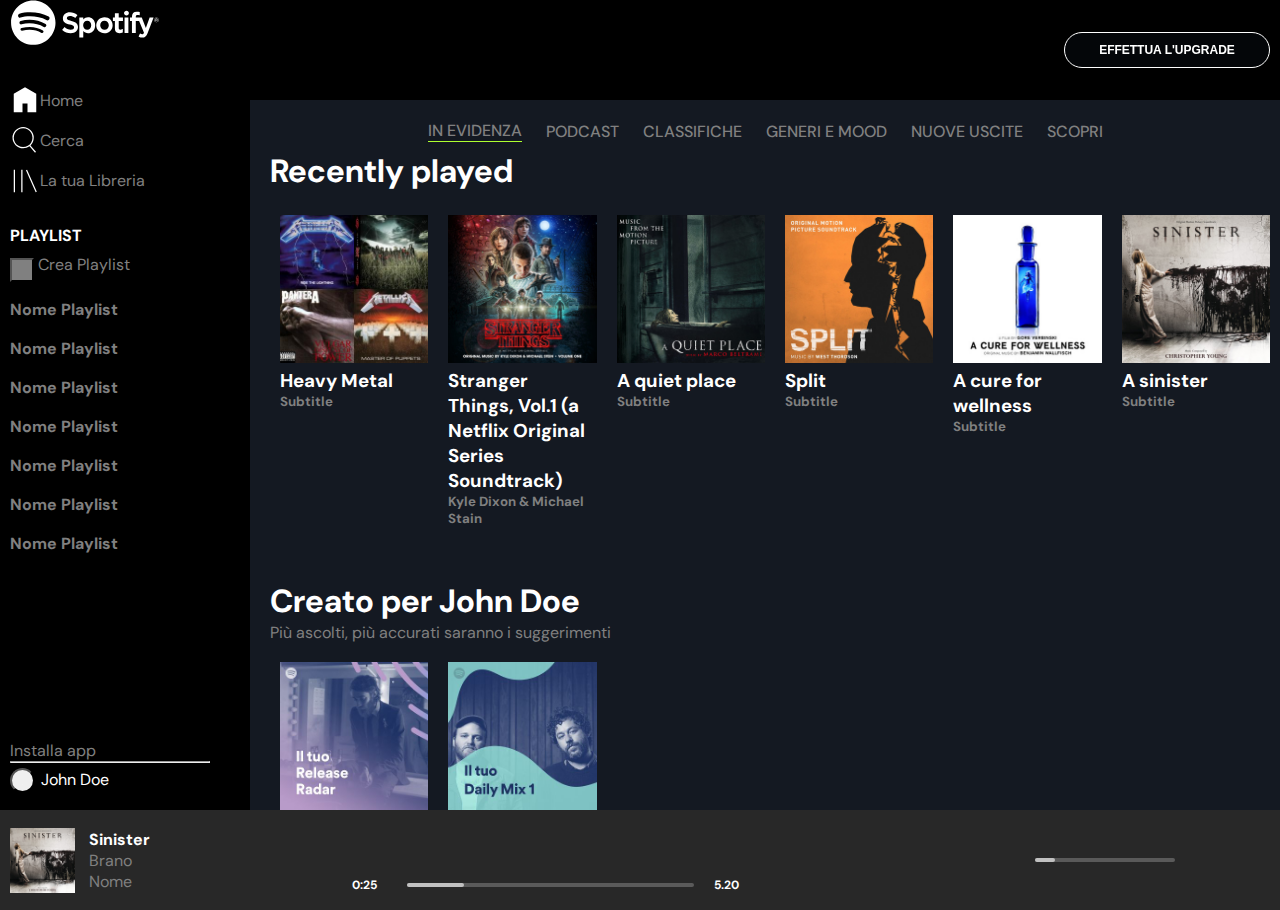
==== commit ed54bf5f: "fixing responsive" ====
--- a/index.html
+++ b/index.html
@@ -31,27 +31,27 @@
                     <div class="home hover-green">
                         <a class="d-flex align-cnt list-unstyled pad-menu" href="#">
                             <img src="./img/home.svg" alt="" class="icon-sidebar">
-                            <p>Home</p>
+                            <p class="hide-sm">Home</p>
                         </a>
 
                         <a class="d-flex align-cnt list-unstyled pad-menu" href="#">
                             <img src="./img/search.svg" alt="" class="icon-sidebar">
-                            <p>Cerca</p>
+                            <p class="hide-sm">Cerca</p>
                         </a>
 
                         <a class="d-flex align-cnt list-unstyled pad-menu" href="#">
                             <img src="./img/libreria.svg" alt="" class="icon-sidebar">
-                            <p>La tua Libreria</p>
+                            <p class="hide-sm">La tua Libreria</p>
                         </a>
                     </div>
 
-                    <div class="playlist">
+                    <div class="playlist hide-sm">
                         <h4 style="color: white;">PLAYLIST</h4>
 
                         <span class="new-play">
 
-                            <button class="btn-new-play"><i class="fa-solid fa-plus"></i></button>
-                            <span style="color: gray;">Crea Playlist</span>
+                            <button class="btn-new-play background-gray"><i class="fa-solid fa-plus fa-xl"></i></button>
+                            <span class="gray">Crea Playlist</span>
 
                         </span>
 
@@ -82,14 +82,14 @@
                 <div class="menu-bottom d-flex">
                     <div class="profile">
                         <a href="#" class="list-unstyled" style="color: gray;"><i class="fa-regular fa-circle-down"></i>
-                            <span class="hide_sm">Installa
+                            <span class="hide-sm hover-color-white">Installa
                                 app</span></a>
-                        <hr class="hide_sm">
+                        <hr class="hide-sm">
 
                         <div class="user-login">
                             <span class="user-login-img">
                                 <button><img src="img/profile.svg" style="width: 8%;"></button>
-                                <span class="hide_sm" style="color: white;">John Doe</span>
+                                <span class="hide-sm" style="color: white;">John Doe</span>
                             </span>
 
                         </div>
@@ -137,12 +137,14 @@
                         <div class="block-recently-played d-flex">
                             <div class="col col-md">
                                 <div class="card">
-                                    <img src="img/metal_lifting.jpg" style="width:100%">
-                                    <!--<div class="icon-play-hover">
-
-                                        <i class="fa-regular fa-circle-play"></i>
-
-                                    </div>-->
+                                    
+                                    <img src="img/metal_lifting.jpg" class="width100">
+                                    <div class="icon-play-hover">
+
+                                        <i class="fa-regular fa-circle-play d-flex"></i>
+
+                                    </div>
+                             
 
 
                                     <h3 class="white">Heavy Metal</h3>
@@ -316,14 +318,14 @@
 
                         <div class="about">
                             <span class="white"><b>Sinister</b></span>
-                            <span class="gray">Brano Nome</span>
+                            <span class="gray hover-color-white">Brano Nome</span>
                         </div>
 
                         <div class="heart-folder">
 
                             <span class="choice-heart-folder">
-                                <i class="symbols_grey fa-regular fa-heart pad5lr" style="color: gray;"></i>
-                                <i class="symbols_grey fa-regular fa-folder" style="color: gray;"></i>
+                                <i class="gray fa-regular fa-heart pad5lr" ></i>
+                                <i class="gray fa-regular fa-folder"></i>
                             </span>
 
 
--- a/stylesheet.css
+++ b/stylesheet.css
@@ -50,11 +50,17 @@
 .gray{
     color: gray;
 }
+.background-gray{
+    background-color: gray;
+}
 .jst-flex-start{
     justify-content: flex-start;
 }
 .pad5lr{
     padding:0 5px;
+}
+.width100{
+    width: 100%;
 }
 
 /* FINE UTILITIES */
@@ -116,6 +122,13 @@
     display: inline-block;
     margin-bottom: 0.5rem;
 }
+button.btn-new-play:hover{
+    background-color: white;
+}
+.new-play>span:hover{
+    color: white;
+}
+
 .add-play{
     display: inline-block;
     font-size: 1.5rem;
@@ -169,6 +182,9 @@
 .user-login{
     padding-top:5px;
 }
+span.hide_sm.hover-color-white:hover{
+    color:white;
+}
 
 
 
@@ -201,8 +217,21 @@
     position: sticky;
     top: 0;
     z-index: 1;
-}
-
+   
+}
+button.btn-new-play{
+    padding:10px 10px;
+
+}
+
+.btn-upgrade{
+    
+    transition: 2s ease-in;
+}
+button.button-upgrade:hover{
+    transform: scale(1.1);
+       
+}
 button.button-upgrade{
     
         border: 0.0625rem solid;
@@ -218,7 +247,6 @@
         font-weight: bold;
         text-transform: uppercase;
         margin-right:10px;
-    
 }
 /* / top sidebar */
 
@@ -238,7 +266,22 @@
     height: 40px;
     background-color: var(--spot-primary);
 }
-    
+/*.icon-play-hover{
+    background-color: #080b12b3;
+    height: 100%;
+    width: 100%;
+    position: absolute;
+    top: 50px;
+    left: 50px;
+    justify-content: center;
+    align-items: center;
+    font-size: 3rem;
+    display: none;
+}
+hover {
+    display: block;
+}*/
+
 
 .genre ul{
     display: flex;
@@ -282,10 +325,14 @@
 .block-recently-played{
     width: 100%;
     margin-top: 10px;
+    
 }
 .block-recently-played > .col > .card {
     width: 100%;
     height: 230px;
+   
+   
+    
     
 }
 
@@ -306,9 +353,8 @@
     width: 100%;
     margin-top: 10px;
 }
-.block-created-for > .col{
+.col{
     width: calc(100% / 6);
-    
     padding: 10px;
 }
 .block-created-for > .col > .card {
@@ -522,6 +568,10 @@
     top: 0;
     left: 0;
 }
+
+
+
+
 span.circle-right{
     width: auto;
     height: auto;
@@ -534,35 +584,139 @@
     transform: translate(0%, -50%);
     display: none;
 }
+
+.about>.hover-color-white:hover{
+    color:white;
+}
+
+.choice-heart-folder>.fa-heart:hover{
+    color:white;
+}
+.choice-heart-folder>.fa-folder:hover{
+    color:white;
+}
 /* fine footer */
 
 /*.hide-sm {
     display: none;
 }*/
 
-/*---------- MEDIA QUERIES ----------*/
-/* TABLET */
-@media screen and (max-width: 768px) {
+/*---------- MEDIA QUERIES ----------*/  /**breakpoints taken from bootstrap */
+/* tablet */
+@media screen and (min-width: 768px) and (max-width: 992px) { /* md breakpoint*/
 
     .col { 
     width: calc(100% / 3);
+    padding:0 20px;
     }
     button.button-upgrade{
         width: 40%;
     }
-
+    .block-recently-played{
+        flex-wrap: wrap;
+    }
+    div.genre{
+        margin-bottom:100px;
+    }
+    .block-recently-played > .col > .card {
+        margin-bottom:100px;
+        
+    }
+    div.second-playlist{
+        margin-top:100px;
+    }
 }
 
 /* /tablet */
 
+/* mobile*/
+
+@media screen and (min-width: 576px) and (max-width: 768px) { /* s breakpoint */
+
+    .col { 
+        width: calc(100% / 2);
+        padding:5px 20px;
+        }
+        button.button-upgrade{
+            width: 40%;
+        }
+        .block-recently-played{
+            flex-wrap: wrap;
+        }
+        div.genre{
+            margin-bottom:150px;
+        }
+        .first-playlist {
+            margin-bottom:330px;
+            
+        }
+        div.second-playlist{
+            margin-top:200px;
+        }
+        div.title-created-for{
+            margin-bottom:35px;
+        }
+        span.footer-bar-right-outside { 
+        width:20px;
+        max-width:100px;
+       }
+
+}
+
 /* mobile */
 
-@media screen and (max-width: 475px) {
-
-   
-
-  
-
-}
-
-/* /mobile */+/* mobile*/
+
+@media screen and (max-width: 576px) { /* xs breakpoint */
+
+    .col { 
+        width: calc(100% / 2);
+        padding:5px 60px;
+        }
+        button.button-upgrade{
+            width: 40%;
+        }
+        .block-recently-played{
+            flex-wrap: wrap;
+        }
+        div.genre{
+            margin-bottom:150px;
+        }
+        .first-playlist {
+            margin-bottom:330px;
+            
+        }
+        div.second-playlist{
+            margin-top:450px;
+        }
+        div.title-created-for{
+            margin-bottom:35px;
+        }
+        span.footer-bar-right-outside { 
+        width:20px;
+        max-width:100px;
+       }
+
+   .hide-sm {
+    display: none;
+}
+.menu{
+    width: 50px;
+}
+.logo-sm {
+    display: block;
+    width: 15%;
+}
+  .logo{
+    height:15px;
+  }
+  .home{
+    height: 2px;
+  }
+  .display{
+    width: calc(100% - 50px);;
+  }
+}
+
+/* mobile */
+
